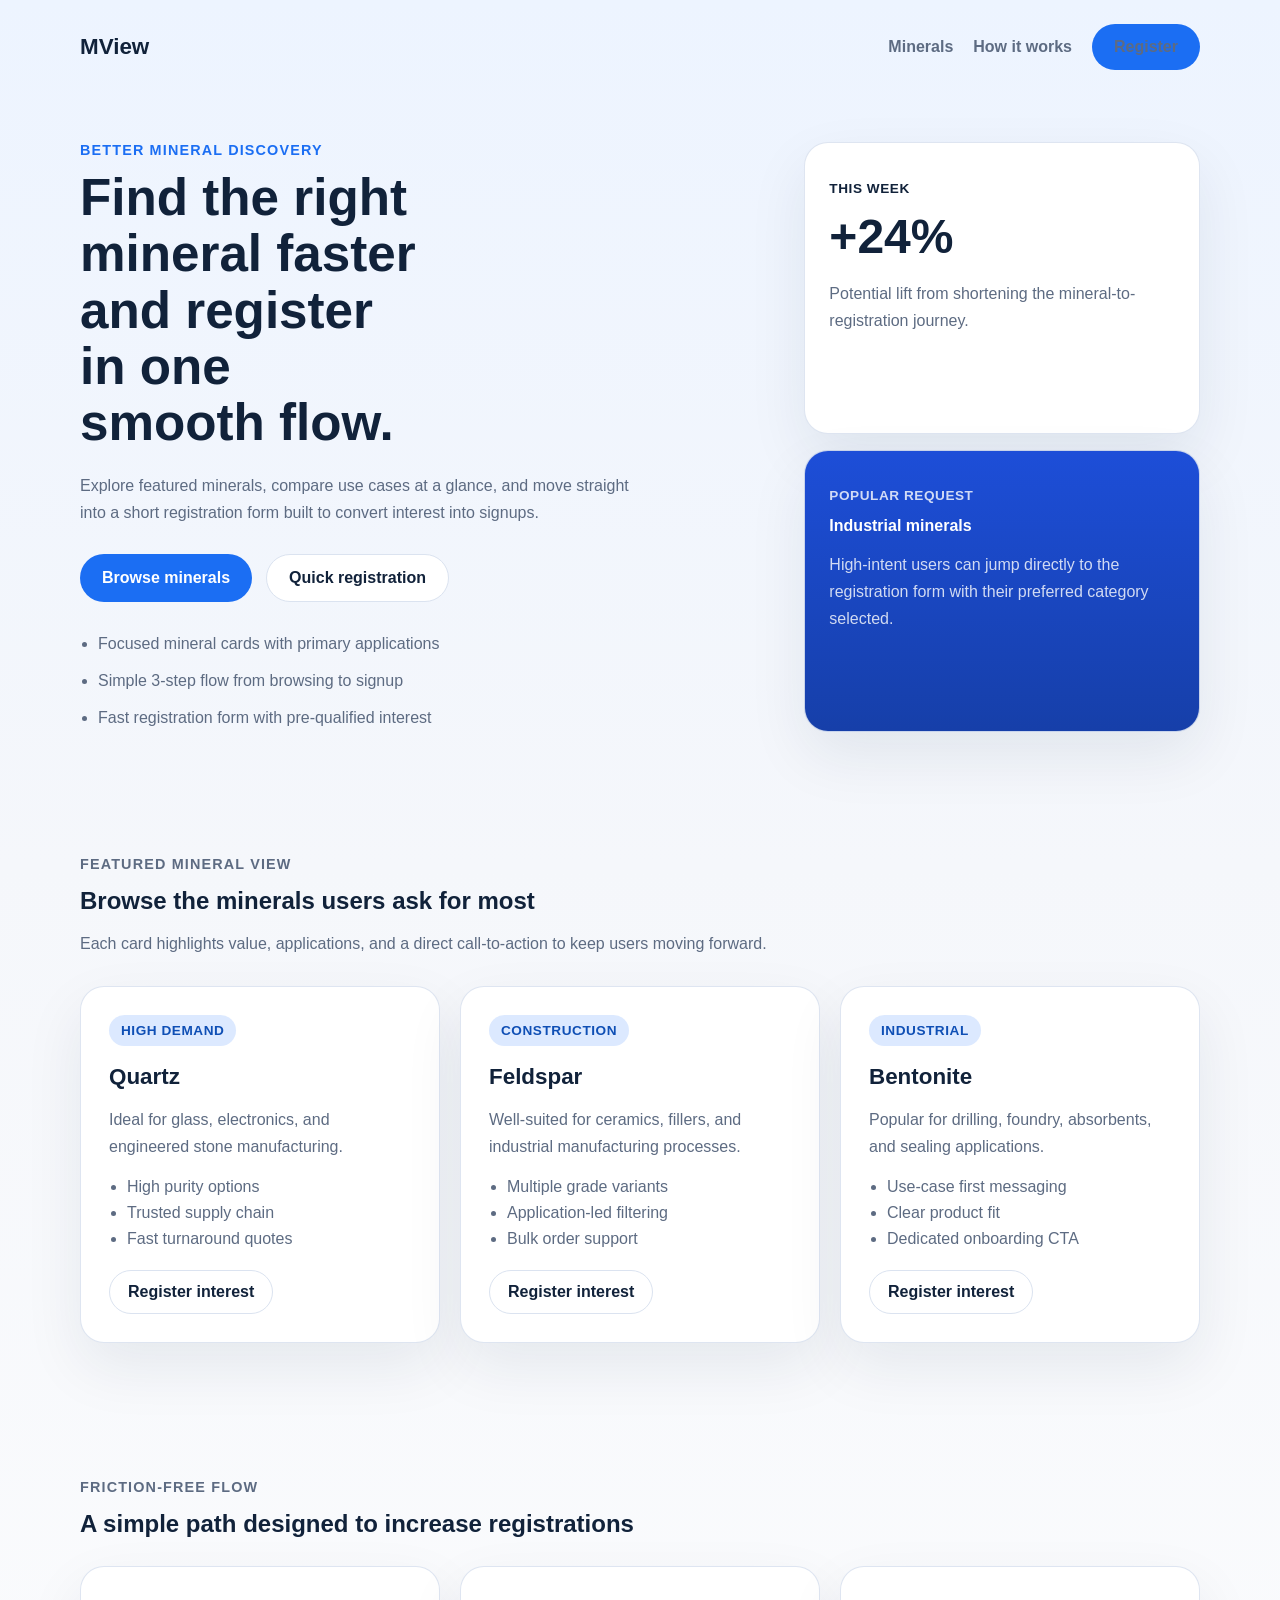
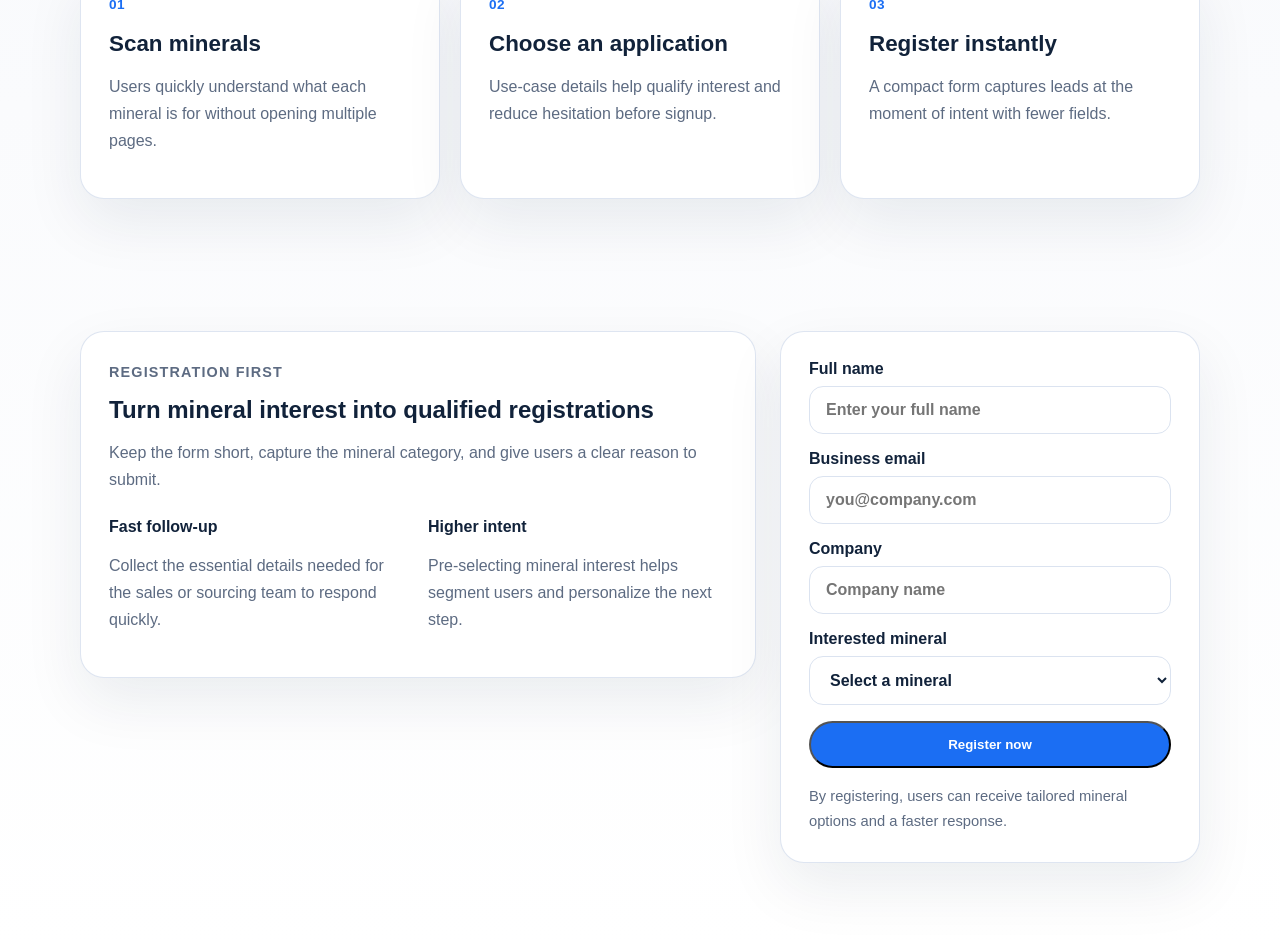
==== index.html @ d8d1fb8e "docs: fix mockup entry path" ====
<!DOCTYPE html>
<html lang="en">
<head>
  <meta charset="UTF-8">
  <meta name="viewport" content="width=device-width, initial-scale=1.0">
  <title>Mineral View | MView Mockups</title>
  <link rel="stylesheet" href="styles.css">
</head>
<body>
  <header class="hero">
    <nav class="nav">
      <a class="brand" href="#top">MView</a>
      <div class="nav-links">
        <a href="#catalog">Minerals</a>
        <a href="#steps">How it works</a>
        <a class="nav-cta" href="#register">Register</a>
      </div>
    </nav>

    <section class="hero-content" id="top">
      <div class="hero-copy">
        <p class="eyebrow">Better mineral discovery</p>
        <h1>Find the right mineral faster and register in one smooth flow.</h1>
        <p class="hero-text">
          Explore featured minerals, compare use cases at a glance, and move straight into a short registration form built to convert interest into signups.
        </p>
        <div class="hero-actions">
          <a class="primary-button" href="#catalog">Browse minerals</a>
          <a class="secondary-button" href="#register">Quick registration</a>
        </div>
        <ul class="hero-points">
          <li>Focused mineral cards with primary applications</li>
          <li>Simple 3-step flow from browsing to signup</li>
          <li>Fast registration form with pre-qualified interest</li>
        </ul>
      </div>

      <aside class="hero-panel">
        <div class="panel-card">
          <p class="panel-label">This week</p>
          <h2>+24%</h2>
          <p class="panel-copy">Potential lift from shortening the mineral-to-registration journey.</p>
        </div>
        <div class="panel-card panel-card-accent">
          <p class="panel-label">Popular request</p>
          <strong>Industrial minerals</strong>
          <p class="panel-copy">High-intent users can jump directly to the registration form with their preferred category selected.</p>
        </div>
      </aside>
    </section>
  </header>

  <main>
    <section class="catalog" id="catalog">
      <div class="section-heading">
        <p class="eyebrow">Featured mineral view</p>
        <h2>Browse the minerals users ask for most</h2>
        <p>Each card highlights value, applications, and a direct call-to-action to keep users moving forward.</p>
      </div>

      <div class="mineral-grid">
        <article class="mineral-card">
          <span class="tag">High demand</span>
          <h3>Quartz</h3>
          <p>Ideal for glass, electronics, and engineered stone manufacturing.</p>
          <ul>
            <li>High purity options</li>
            <li>Trusted supply chain</li>
            <li>Fast turnaround quotes</li>
          </ul>
          <a href="#register">Register interest</a>
        </article>

        <article class="mineral-card">
          <span class="tag">Construction</span>
          <h3>Feldspar</h3>
          <p>Well-suited for ceramics, fillers, and industrial manufacturing processes.</p>
          <ul>
            <li>Multiple grade variants</li>
            <li>Application-led filtering</li>
            <li>Bulk order support</li>
          </ul>
          <a href="#register">Register interest</a>
        </article>

        <article class="mineral-card">
          <span class="tag">Industrial</span>
          <h3>Bentonite</h3>
          <p>Popular for drilling, foundry, absorbents, and sealing applications.</p>
          <ul>
            <li>Use-case first messaging</li>
            <li>Clear product fit</li>
            <li>Dedicated onboarding CTA</li>
          </ul>
          <a href="#register">Register interest</a>
        </article>
      </div>
    </section>

    <section class="steps" id="steps">
      <div class="section-heading">
        <p class="eyebrow">Friction-free flow</p>
        <h2>A simple path designed to increase registrations</h2>
      </div>

      <div class="step-grid">
        <article class="step-card">
          <span>01</span>
          <h3>Scan minerals</h3>
          <p>Users quickly understand what each mineral is for without opening multiple pages.</p>
        </article>
        <article class="step-card">
          <span>02</span>
          <h3>Choose an application</h3>
          <p>Use-case details help qualify interest and reduce hesitation before signup.</p>
        </article>
        <article class="step-card">
          <span>03</span>
          <h3>Register instantly</h3>
          <p>A compact form captures leads at the moment of intent with fewer fields.</p>
        </article>
      </div>
    </section>

    <section class="registration" id="register">
      <div class="registration-copy">
        <p class="eyebrow">Registration first</p>
        <h2>Turn mineral interest into qualified registrations</h2>
        <p>Keep the form short, capture the mineral category, and give users a clear reason to submit.</p>
        <div class="benefits">
          <div>
            <strong>Fast follow-up</strong>
            <p>Collect the essential details needed for the sales or sourcing team to respond quickly.</p>
          </div>
          <div>
            <strong>Higher intent</strong>
            <p>Pre-selecting mineral interest helps segment users and personalize the next step.</p>
          </div>
        </div>
      </div>

      <form class="registration-form">
        <label>
          Full name
          <input type="text" name="name" placeholder="Enter your full name" autocomplete="name" required>
        </label>
        <label>
          Business email
          <input type="email" name="email" placeholder="you@company.com" autocomplete="email" required>
        </label>
        <label>
          Company
          <input type="text" name="company" placeholder="Company name" autocomplete="organization" required>
        </label>
        <label>
          Interested mineral
          <select name="mineral" required>
            <option value="" selected disabled>Select a mineral</option>
            <option value="quartz">Quartz</option>
            <option value="feldspar">Feldspar</option>
            <option value="bentonite">Bentonite</option>
            <option value="other-industrial-minerals">Other industrial minerals</option>
          </select>
        </label>
        <button type="submit">Register now</button>
        <p class="form-note">By registering, users can receive tailored mineral options and a faster response.</p>
      </form>
    </section>
  </main>
</body>
</html>
---- styles.css ----
:root {
  --bg: #f5f7fb;
  --surface: #ffffff;
  --text: #11223a;
  --muted: #5d6b82;
  --primary: #1b6ef3;
  --primary-dark: #0f4fb5;
  --accent: #dce9ff;
  --border: #dbe3f0;
  --success: #e9f7ef;
  --shadow: 0 24px 60px rgba(17, 34, 58, 0.08);
}

* {
  box-sizing: border-box;
}

html {
  scroll-behavior: smooth;
}

body {
  margin: 0;
  font-family: Inter, -apple-system, BlinkMacSystemFont, "Segoe UI", sans-serif;
  color: var(--text);
  background: linear-gradient(180deg, #edf4ff 0%, var(--bg) 34%, #ffffff 100%);
}

a {
  color: inherit;
  text-decoration: none;
}

.hero,
main {
  padding: 0 24px;
}

.nav,
.hero-content,
.catalog,
.steps,
.registration {
  max-width: 1120px;
  margin: 0 auto;
}

.nav {
  display: flex;
  align-items: center;
  justify-content: space-between;
  padding: 24px 0;
}

.brand {
  font-size: 1.4rem;
  font-weight: 800;
}

.nav-links {
  display: flex;
  align-items: center;
  gap: 20px;
}

.nav-links a {
  color: var(--muted);
  font-weight: 600;
}

.nav-cta,
.primary-button,
.secondary-button,
.registration-form button,
.mineral-card a {
  border-radius: 999px;
  font-weight: 700;
  transition: 0.2s ease;
}

.nav-cta,
.primary-button,
.registration-form button {
  background: var(--primary);
  color: #fff;
}

.nav-cta,
.primary-button,
.secondary-button,
.registration-form button,
.mineral-card a {
  display: inline-flex;
  align-items: center;
  justify-content: center;
}

.nav-cta,
.primary-button,
.secondary-button,
.registration-form button {
  padding: 14px 22px;
}

.nav-cta:hover,
.primary-button:hover,
.registration-form button:hover {
  background: var(--primary-dark);
}

.secondary-button,
.mineral-card a {
  border: 1px solid var(--border);
  background: #fff;
  color: var(--text);
}

.secondary-button:hover,
.mineral-card a:hover {
  border-color: var(--primary);
  color: var(--primary);
}

.hero-content {
  display: grid;
  grid-template-columns: minmax(0, 1.4fr) minmax(280px, 0.8fr);
  gap: 32px;
  padding: 48px 0 72px;
}

.eyebrow {
  margin: 0 0 12px;
  color: var(--primary);
  font-size: 0.9rem;
  font-weight: 700;
  letter-spacing: 0.08em;
  text-transform: uppercase;
}

.hero-copy h1,
.section-heading h2,
.registration-copy h2 {
  margin: 0;
  line-height: 1.1;
}

.hero-copy h1 {
  font-size: clamp(2.5rem, 4vw, 4.5rem);
  max-width: 12ch;
}

.hero-text,
.section-heading p,
.step-card p,
.mineral-card p,
.registration-copy p,
.benefits p,
.form-note,
.panel-copy,
.hero-points li {
  color: var(--muted);
  line-height: 1.7;
}

.hero-text {
  max-width: 62ch;
  margin: 20px 0 0;
}

.hero-actions {
  display: flex;
  flex-wrap: wrap;
  gap: 14px;
  margin: 28px 0;
}

.hero-points {
  margin: 0;
  padding-left: 18px;
  display: grid;
  gap: 10px;
}

.hero-panel {
  display: grid;
  gap: 16px;
}

.panel-card,
.mineral-card,
.step-card,
.registration-form,
.registration-copy {
  background: var(--surface);
  border: 1px solid rgba(219, 227, 240, 0.9);
  border-radius: 24px;
  box-shadow: var(--shadow);
}

.panel-card {
  padding: 24px;
}

.panel-card h2 {
  margin: 4px 0 10px;
  font-size: 3rem;
}

.panel-label,
.tag,
.step-card span {
  font-size: 0.85rem;
  font-weight: 700;
  letter-spacing: 0.04em;
  text-transform: uppercase;
}

.panel-card-accent {
  background: linear-gradient(180deg, #1d4ed8 0%, #163fa9 100%);
  color: #fff;
}

.panel-card-accent .panel-copy,
.panel-card-accent .panel-label {
  color: rgba(255, 255, 255, 0.8);
}

.catalog,
.steps,
.registration {
  padding: 48px 0 84px;
}

.section-heading {
  max-width: 760px;
  margin-bottom: 28px;
}

.mineral-grid,
.step-grid,
.benefits {
  display: grid;
  gap: 20px;
}

.mineral-grid {
  grid-template-columns: repeat(3, minmax(0, 1fr));
}

.mineral-card,
.step-card,
.registration-copy,
.registration-form {
  padding: 28px;
}

.tag {
  display: inline-flex;
  padding: 8px 12px;
  border-radius: 999px;
  background: var(--accent);
  color: var(--primary-dark);
}

.mineral-card h3,
.step-card h3 {
  margin: 18px 0 10px;
  font-size: 1.4rem;
}

.mineral-card ul {
  margin: 18px 0 22px;
  padding-left: 18px;
  color: var(--muted);
  display: grid;
  gap: 8px;
}

.mineral-card a {
  width: fit-content;
  padding: 12px 18px;
}

.step-grid {
  grid-template-columns: repeat(3, minmax(0, 1fr));
}

.step-card span {
  color: var(--primary);
}

.registration {
  display: grid;
  grid-template-columns: minmax(0, 1fr) minmax(320px, 420px);
  gap: 24px;
  align-items: start;
}

.benefits {
  grid-template-columns: repeat(2, minmax(0, 1fr));
  margin-top: 24px;
}

.registration-form {
  display: grid;
  gap: 16px;
}

.registration-form label {
  display: grid;
  gap: 8px;
  font-weight: 600;
}

.registration-form input,
.registration-form select {
  width: 100%;
  padding: 14px 16px;
  border: 1px solid var(--border);
  border-radius: 14px;
  font: inherit;
  color: var(--text);
  background: #fff;
}

.registration-form input:focus,
.registration-form select:focus {
  outline: 3px solid rgba(27, 110, 243, 0.18);
  border-color: var(--primary);
}

.form-note {
  margin: 0;
  font-size: 0.92rem;
}

@media (max-width: 920px) {
  .hero-content,
  .registration,
  .mineral-grid,
  .step-grid,
  .benefits {
    grid-template-columns: 1fr;
  }
}

@media (max-width: 640px) {
  .hero,
  main {
    padding: 0 16px;
  }

  .nav,
  .nav-links {
    flex-direction: column;
  }

  .nav {
    gap: 14px;
  }

  .hero-copy h1 {
    max-width: none;
  }

  .hero-actions {
    flex-direction: column;
  }

  .primary-button,
  .secondary-button,
  .registration-form button {
    width: 100%;
  }
}
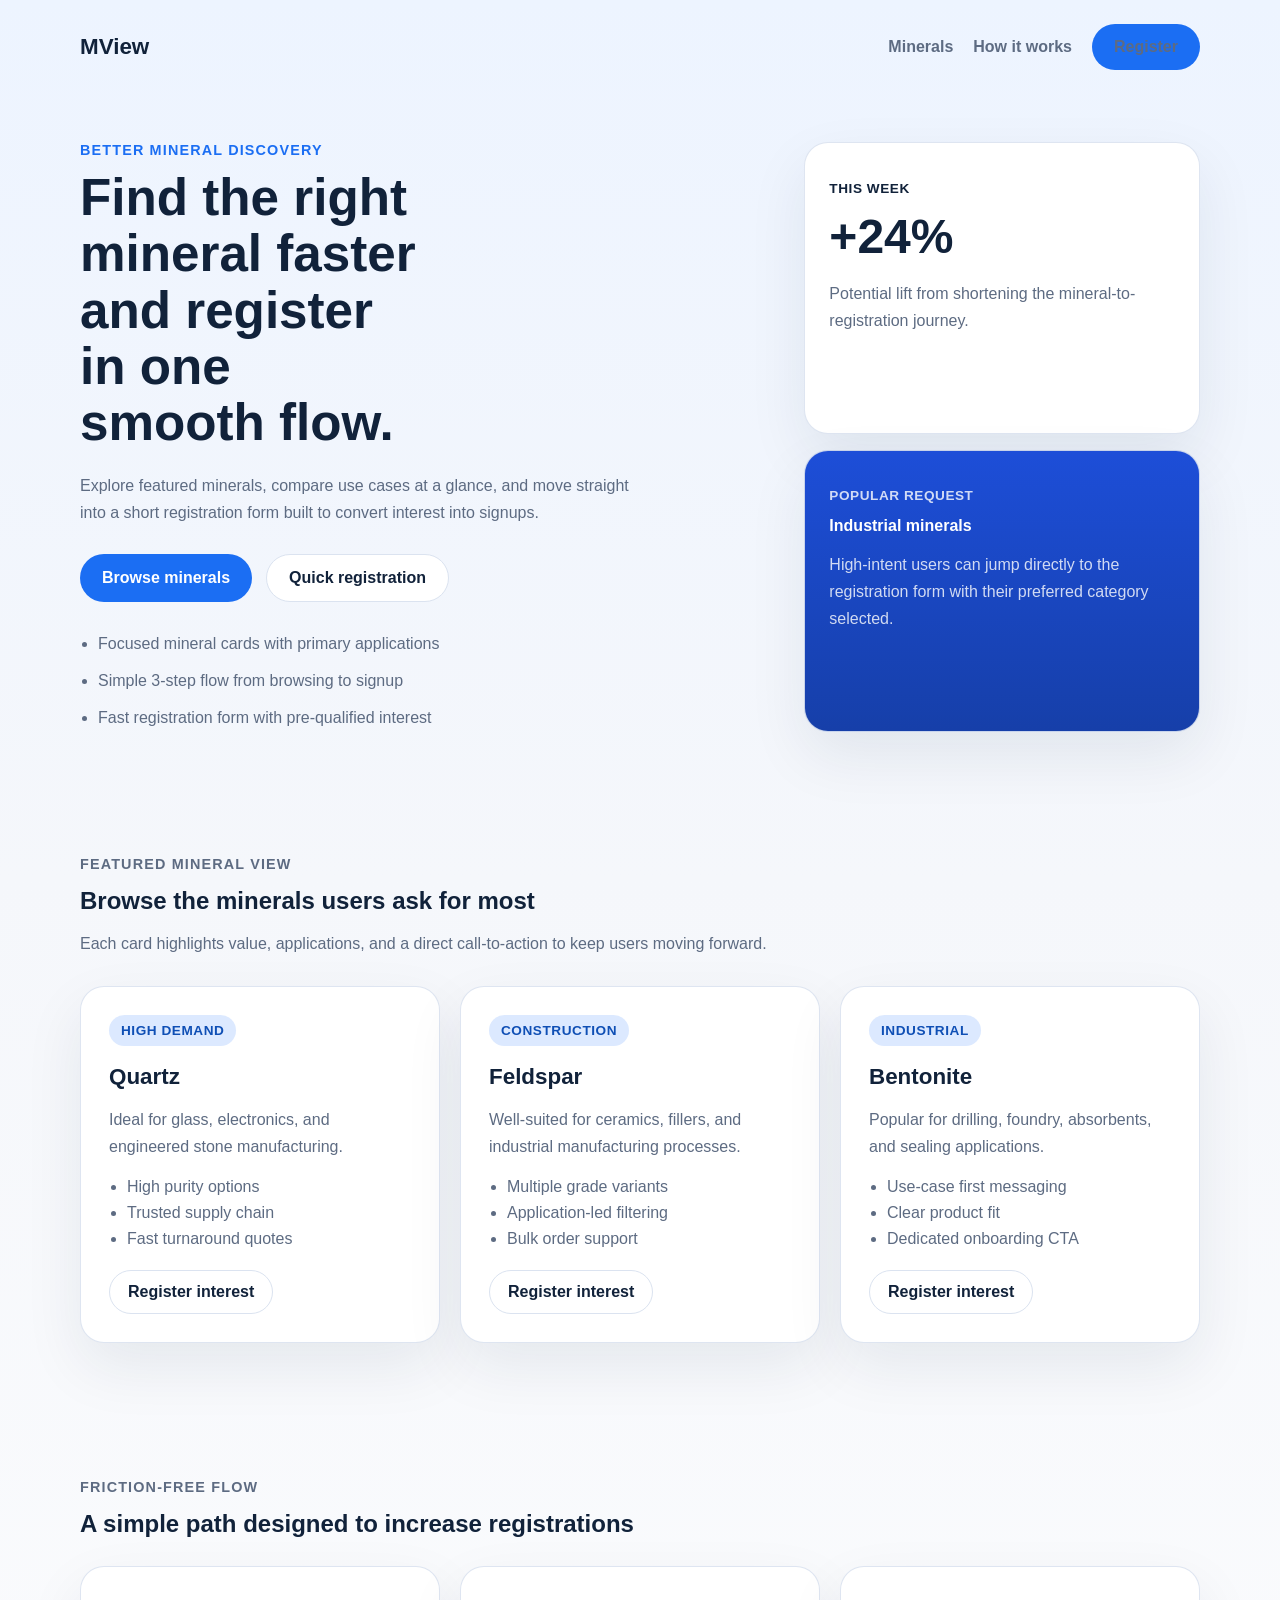
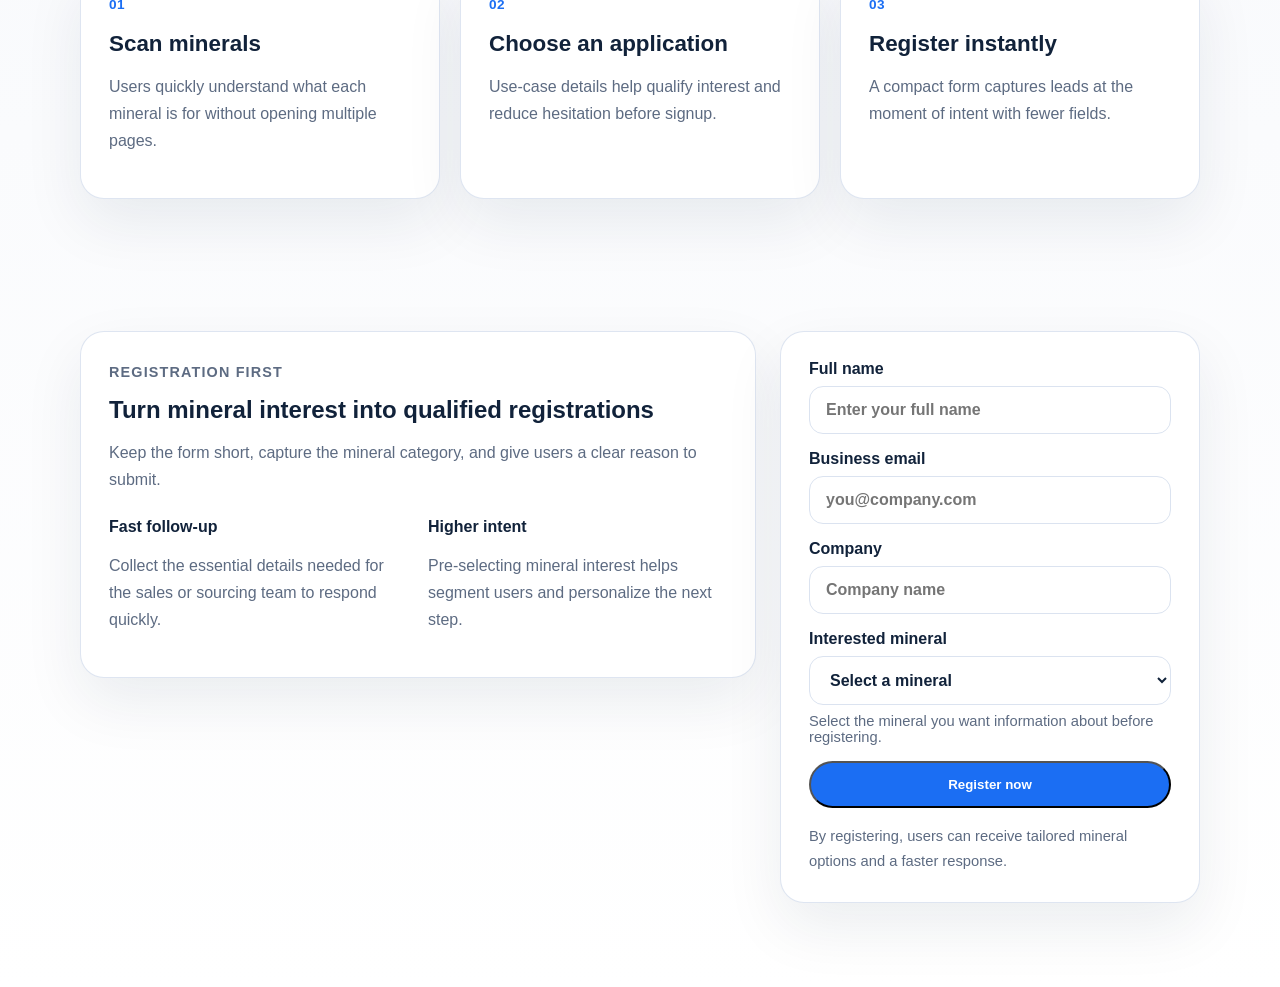
==== commit f10ec7a6: "fix: avoid leaking registration data in url" ====
--- a/index.html
+++ b/index.html
@@ -3,7 +3,7 @@
 <head>
   <meta charset="UTF-8">
   <meta name="viewport" content="width=device-width, initial-scale=1.0">
-  <title>Mineral View | MView Mockups</title>
+  <title>Mineral View | MView</title>
   <link rel="stylesheet" href="styles.css">
 </head>
 <body>
@@ -139,7 +139,7 @@
         </div>
       </div>
 
-      <form class="registration-form">
+      <form class="registration-form" action="thank-you.html" method="post">
         <label>
           Full name
           <input type="text" name="name" placeholder="Enter your full name" autocomplete="name" required>
@@ -154,18 +154,25 @@
         </label>
         <label>
           Interested mineral
-          <select name="mineral" required>
-            <option value="" selected disabled>Select a mineral</option>
+          <select name="mineral" required aria-describedby="mineral-help">
+            <option value="" selected disabled hidden>Select a mineral</option>
             <option value="quartz">Quartz</option>
             <option value="feldspar">Feldspar</option>
             <option value="bentonite">Bentonite</option>
             <option value="other-industrial-minerals">Other industrial minerals</option>
           </select>
+          <span class="field-help" id="mineral-help">Select the mineral you want information about before registering.</span>
         </label>
         <button type="submit">Register now</button>
         <p class="form-note">By registering, users can receive tailored mineral options and a faster response.</p>
       </form>
     </section>
   </main>
+  <script>
+    document.querySelector(".registration-form").addEventListener("submit", function (event) {
+      event.preventDefault();
+      window.location.href = "thank-you.html";
+    });
+  </script>
 </body>
 </html>
--- a/styles.css
+++ b/styles.css
@@ -8,6 +8,7 @@
   --accent: #dce9ff;
   --border: #dbe3f0;
   --success: #e9f7ef;
+  --focus-ring: rgba(27, 110, 243, 0.18);
   --shadow: 0 24px 60px rgba(17, 34, 58, 0.08);
 }
 
@@ -75,7 +76,7 @@
 .mineral-card a {
   border-radius: 999px;
   font-weight: 700;
-  transition: 0.2s ease;
+  transition: background 0.2s ease, border-color 0.2s ease, color 0.2s ease;
 }
 
 .nav-cta,
@@ -312,6 +313,12 @@
   font-weight: 600;
 }
 
+.field-help {
+  color: var(--muted);
+  font-size: 0.92rem;
+  font-weight: 400;
+}
+
 .registration-form input,
 .registration-form select {
   width: 100%;
@@ -325,13 +332,39 @@
 
 .registration-form input:focus,
 .registration-form select:focus {
-  outline: 3px solid rgba(27, 110, 243, 0.18);
+  outline: 3px solid var(--focus-ring);
   border-color: var(--primary);
 }
 
 .form-note {
   margin: 0;
   font-size: 0.92rem;
+}
+
+.thank-you-page {
+  min-height: 100vh;
+  display: grid;
+  place-items: center;
+  padding: 24px;
+}
+
+.thank-you-card {
+  width: min(100%, 720px);
+  padding: 40px;
+  background: var(--surface);
+  border: 1px solid rgba(219, 227, 240, 0.9);
+  border-radius: 24px;
+  box-shadow: var(--shadow);
+}
+
+.thank-you-card h1 {
+  margin: 0;
+  line-height: 1.1;
+}
+
+.thank-you-card p:not(.eyebrow) {
+  color: var(--muted);
+  line-height: 1.7;
 }
 
 @media (max-width: 920px) {
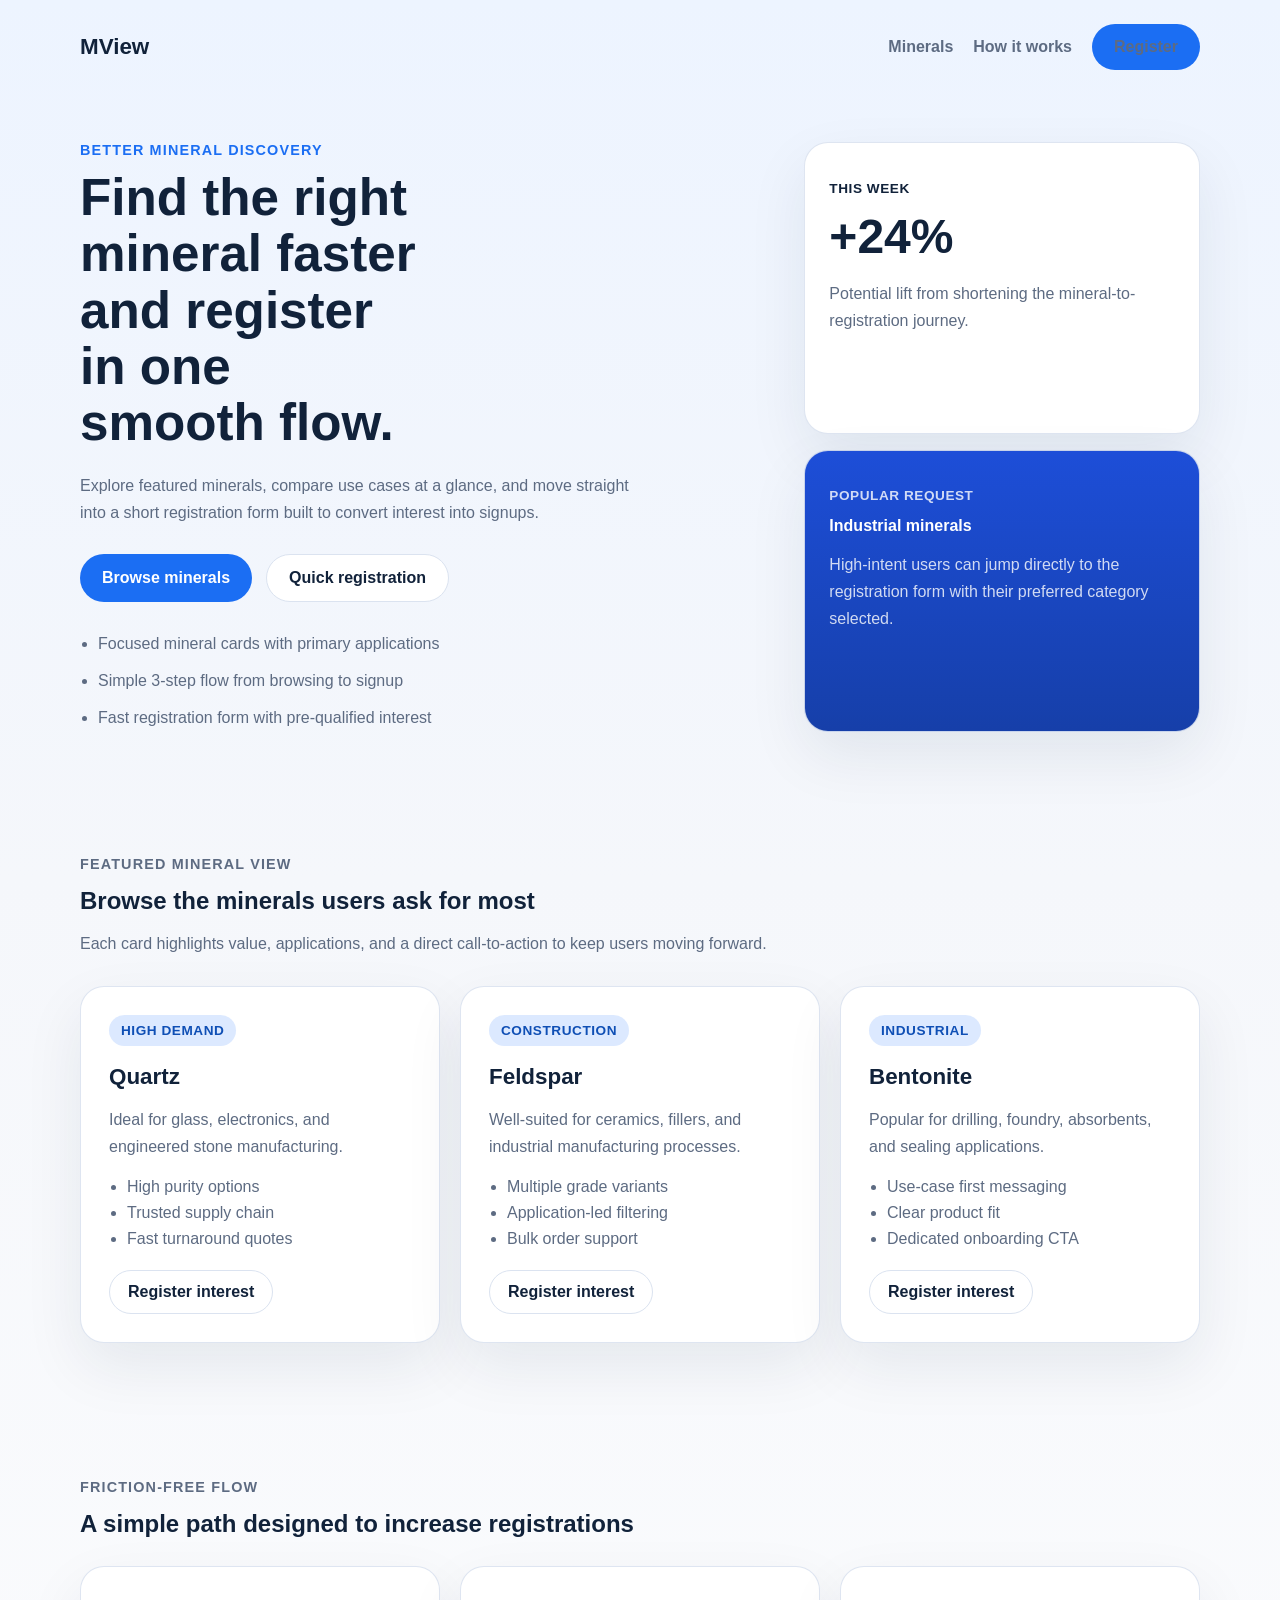
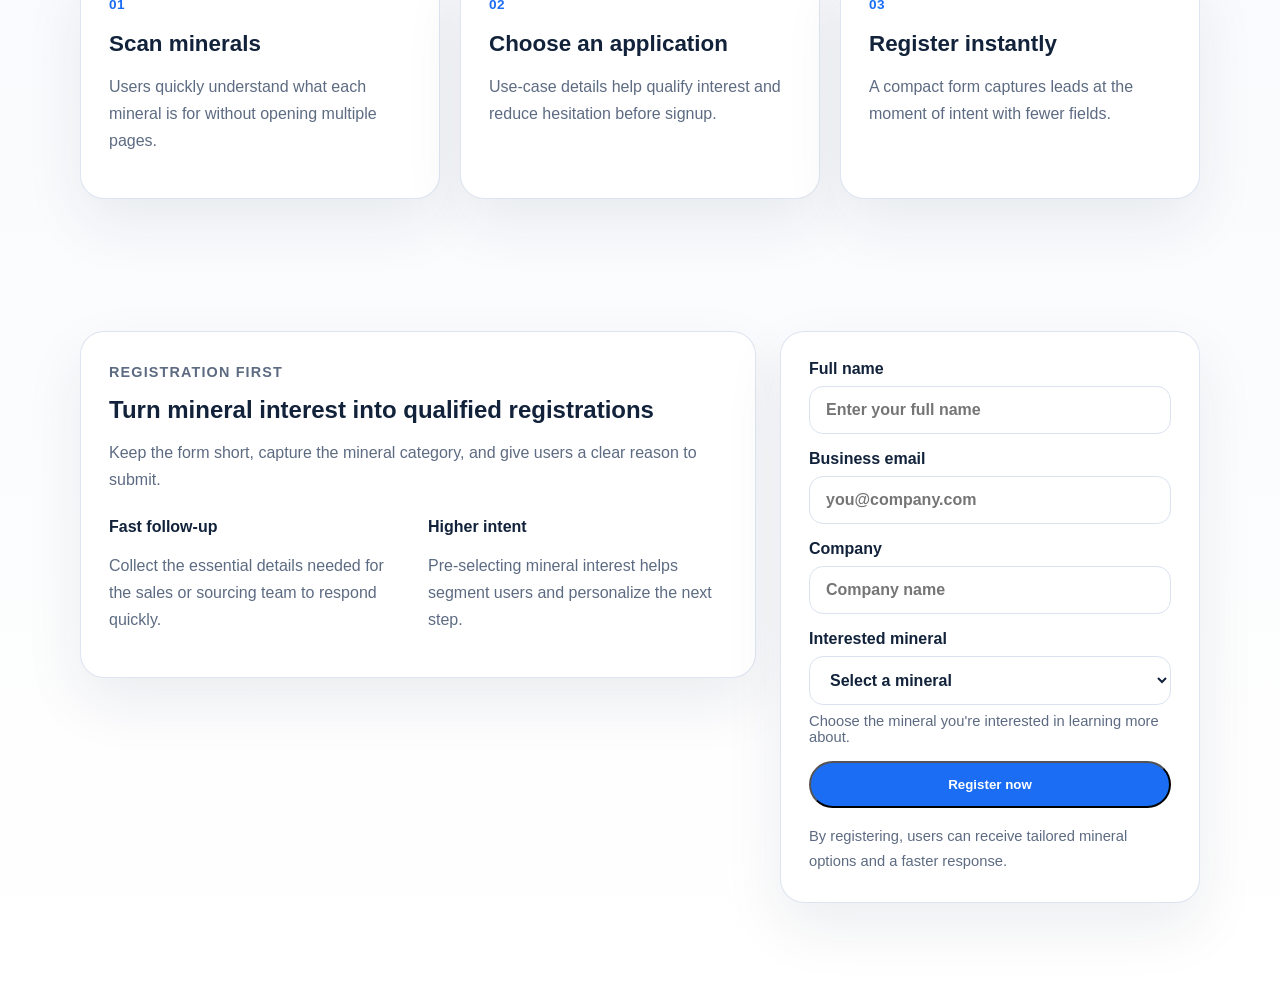
==== commit 2e6726fe: "fix: simplify mockup registration flow" ====
--- a/index.html
+++ b/index.html
@@ -139,7 +139,7 @@
         </div>
       </div>
 
-      <form class="registration-form" action="thank-you.html" method="post">
+      <form class="registration-form">
         <label>
           Full name
           <input type="text" name="name" placeholder="Enter your full name" autocomplete="name" required>
@@ -161,7 +161,7 @@
             <option value="bentonite">Bentonite</option>
             <option value="other-industrial-minerals">Other industrial minerals</option>
           </select>
-          <span class="field-help" id="mineral-help">Select the mineral you want information about before registering.</span>
+          <span class="field-help" id="mineral-help">Choose the mineral you're interested in learning more about.</span>
         </label>
         <button type="submit">Register now</button>
         <p class="form-note">By registering, users can receive tailored mineral options and a faster response.</p>
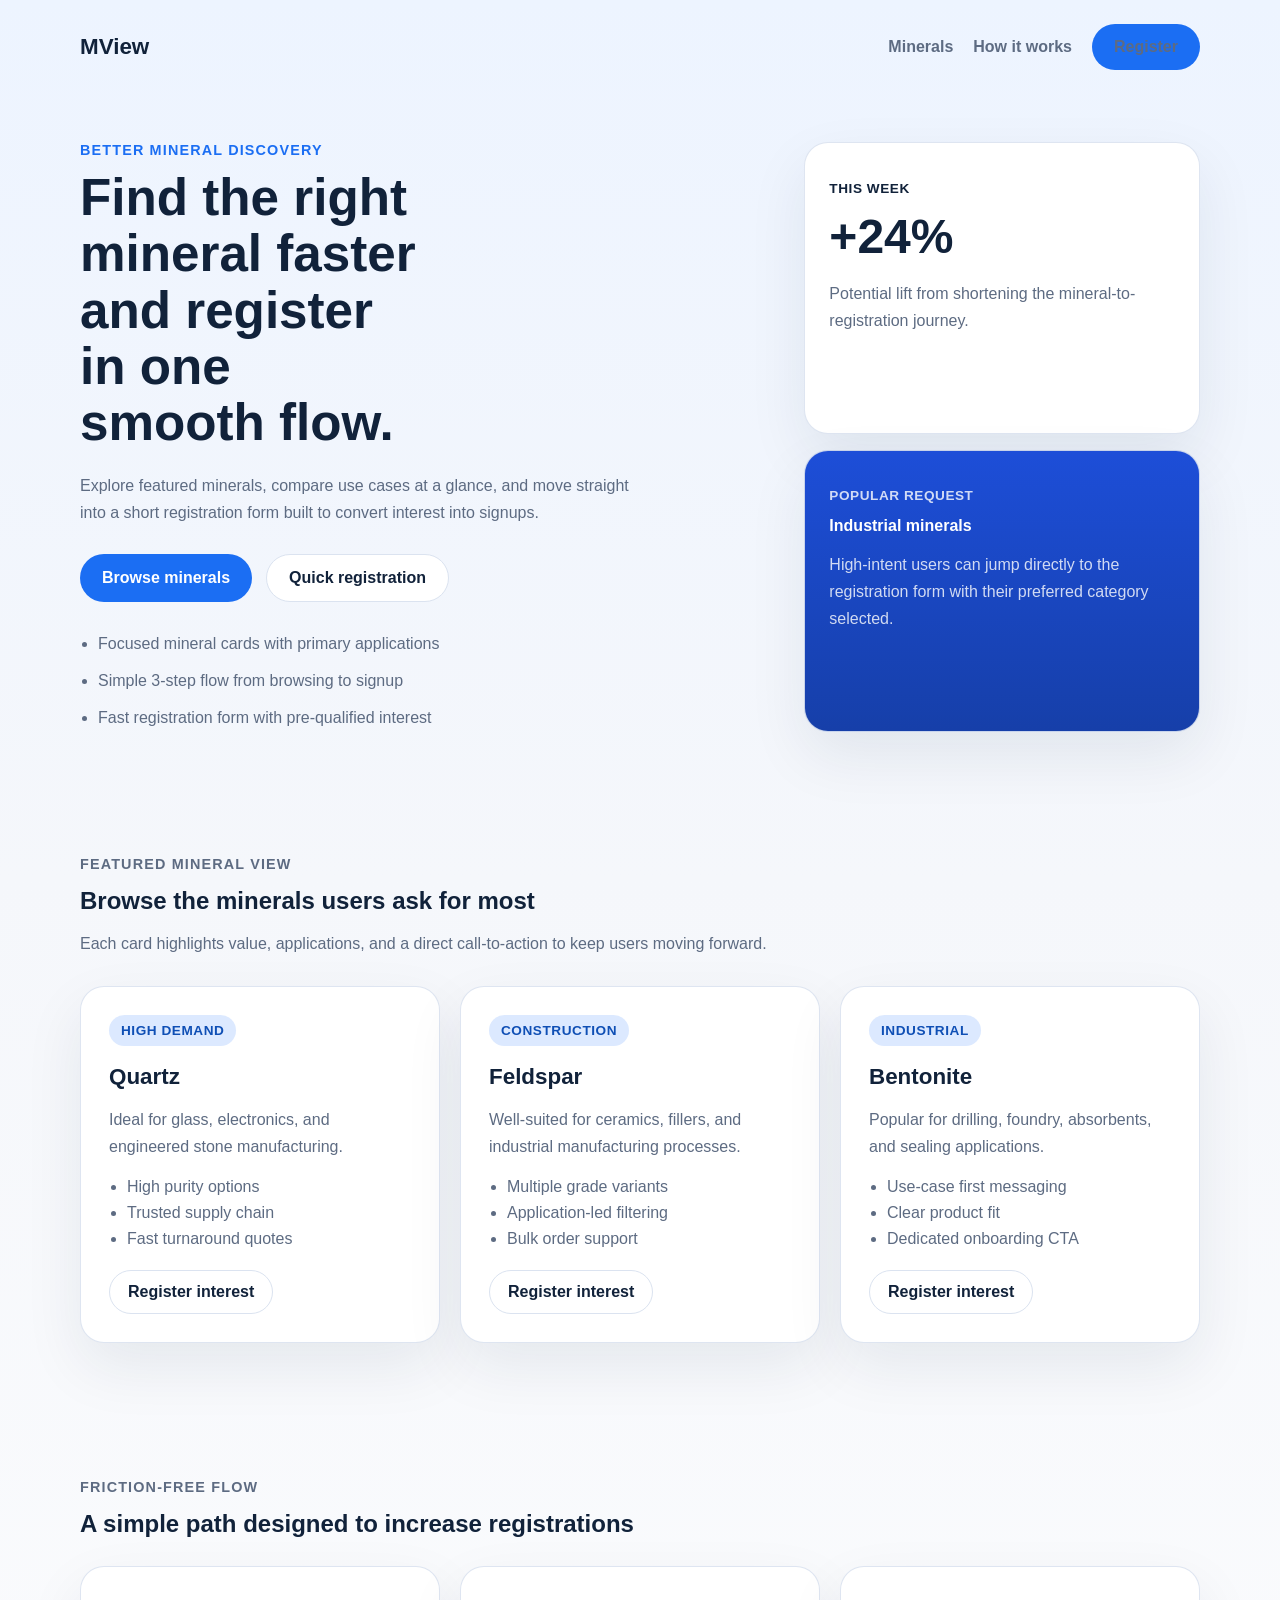
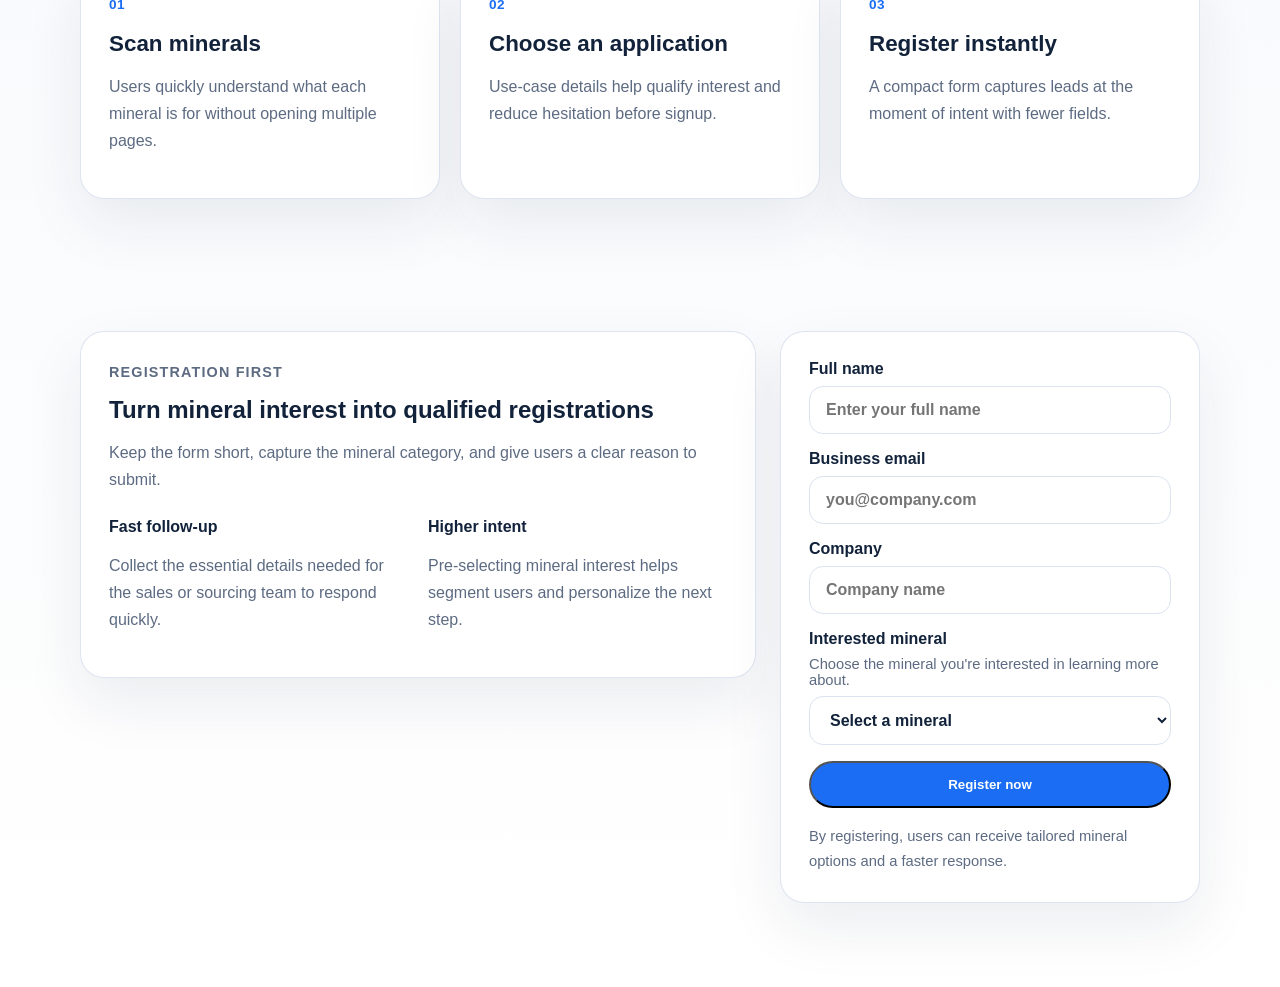
==== commit a110ae8b: "fix: refine form accessibility flow" ====
--- a/index.html
+++ b/index.html
@@ -140,28 +140,28 @@
       </div>
 
       <form class="registration-form">
-        <label>
+        <label for="full-name">
           Full name
-          <input type="text" name="name" placeholder="Enter your full name" autocomplete="name" required>
+          <input id="full-name" type="text" name="name" placeholder="Enter your full name" autocomplete="name" required>
         </label>
-        <label>
+        <label for="business-email">
           Business email
-          <input type="email" name="email" placeholder="you@company.com" autocomplete="email" required>
+          <input id="business-email" type="email" name="email" placeholder="you@company.com" autocomplete="email" required>
         </label>
-        <label>
+        <label for="company-name">
           Company
-          <input type="text" name="company" placeholder="Company name" autocomplete="organization" required>
+          <input id="company-name" type="text" name="company" placeholder="Company name" autocomplete="organization" required>
         </label>
-        <label>
+        <label for="mineral-interest">
           Interested mineral
-          <select name="mineral" required aria-describedby="mineral-help">
-            <option value="" selected disabled hidden>Select a mineral</option>
+          <span class="field-help" id="mineral-help">Choose the mineral you're interested in learning more about.</span>
+          <select id="mineral-interest" name="mineral" required aria-describedby="mineral-help">
+            <option value="" selected disabled>Select a mineral</option>
             <option value="quartz">Quartz</option>
             <option value="feldspar">Feldspar</option>
             <option value="bentonite">Bentonite</option>
             <option value="other-industrial-minerals">Other industrial minerals</option>
           </select>
-          <span class="field-help" id="mineral-help">Choose the mineral you're interested in learning more about.</span>
         </label>
         <button type="submit">Register now</button>
         <p class="form-note">By registering, users can receive tailored mineral options and a faster response.</p>
@@ -169,10 +169,19 @@
     </section>
   </main>
   <script>
-    document.querySelector(".registration-form").addEventListener("submit", function (event) {
-      event.preventDefault();
-      window.location.href = "thank-you.html";
-    });
+    const registrationForm = document.querySelector(".registration-form");
+
+    if (registrationForm) {
+      registrationForm.addEventListener("submit", function (event) {
+        event.preventDefault();
+
+        if (!registrationForm.reportValidity()) {
+          return;
+        }
+
+        window.location.href = "thank-you.html";
+      });
+    }
   </script>
 </body>
 </html>
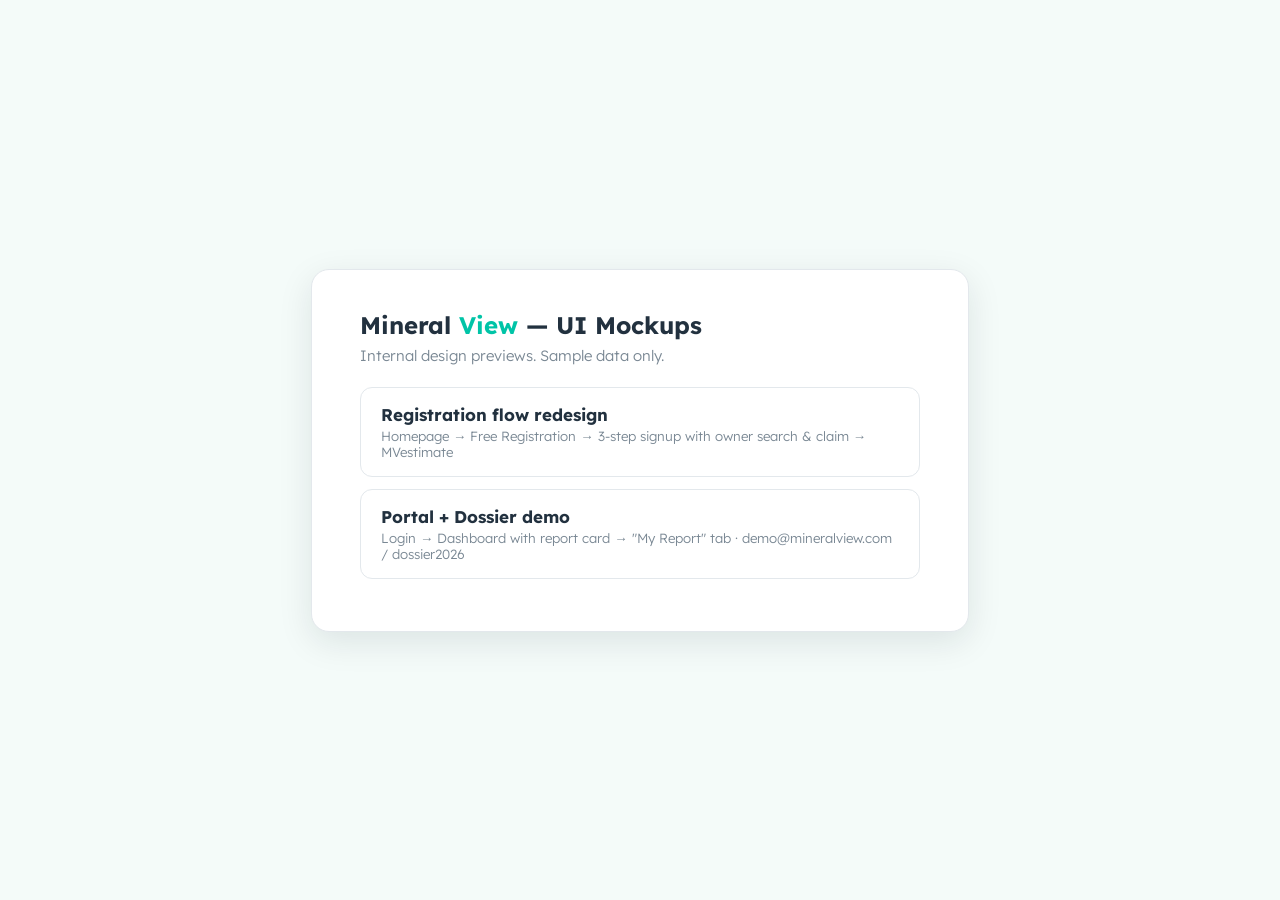
==== commit 39837f09: "﻿Add portal + dossier demo: login, dashboard, My Report tab Login (demo@mineralview.com / dossier202" ====
--- a/index.html
+++ b/index.html
@@ -1,187 +1,29 @@
 <!DOCTYPE html>
 <html lang="en">
 <head>
-  <meta charset="UTF-8">
-  <meta name="viewport" content="width=device-width, initial-scale=1.0">
-  <title>Mineral View | MView</title>
-  <link rel="stylesheet" href="styles.css">
+<meta charset="UTF-8">
+<meta name="robots" content="noindex, nofollow">
+<meta name="viewport" content="width=device-width, initial-scale=1.0">
+<title>Mineral View — UI Mockups</title>
+<link href="https://fonts.googleapis.com/css2?family=Lexend+Deca:wght@300;400;600;700&display=swap" rel="stylesheet">
+<style>
+  body{font-family:'Lexend Deca',sans-serif;background:#F4FBF9;color:#22313F;display:flex;min-height:100vh;align-items:center;justify-content:center;margin:0}
+  .box{background:#fff;border:1.5px solid #E3E8EC;border-radius:18px;padding:40px 48px;max-width:560px;box-shadow:0 10px 34px rgba(13,27,42,.10)}
+  h1{font-size:24px;margin:0 0 6px}
+  h1 span{color:#00C4A7}
+  p{color:#7A8894;font-weight:300;font-size:15px;margin:0 0 22px}
+  a.m{display:block;border:1.5px solid #E3E8EC;border-radius:12px;padding:16px 20px;text-decoration:none;color:#22313F;margin-bottom:12px;transition:.15s}
+  a.m:hover{border-color:#00C4A7;background:#E6F9F5}
+  a.m b{font-size:17px}
+  a.m small{display:block;color:#7A8894;font-weight:300;margin-top:3px}
+</style>
 </head>
 <body>
-  <header class="hero">
-    <nav class="nav">
-      <a class="brand" href="#top">MView</a>
-      <div class="nav-links">
-        <a href="#catalog">Minerals</a>
-        <a href="#steps">How it works</a>
-        <a class="nav-cta" href="#register">Register</a>
-      </div>
-    </nav>
-
-    <section class="hero-content" id="top">
-      <div class="hero-copy">
-        <p class="eyebrow">Better mineral discovery</p>
-        <h1>Find the right mineral faster and register in one smooth flow.</h1>
-        <p class="hero-text">
-          Explore featured minerals, compare use cases at a glance, and move straight into a short registration form built to convert interest into signups.
-        </p>
-        <div class="hero-actions">
-          <a class="primary-button" href="#catalog">Browse minerals</a>
-          <a class="secondary-button" href="#register">Quick registration</a>
-        </div>
-        <ul class="hero-points">
-          <li>Focused mineral cards with primary applications</li>
-          <li>Simple 3-step flow from browsing to signup</li>
-          <li>Fast registration form with pre-qualified interest</li>
-        </ul>
-      </div>
-
-      <aside class="hero-panel">
-        <div class="panel-card">
-          <p class="panel-label">This week</p>
-          <h2>+24%</h2>
-          <p class="panel-copy">Potential lift from shortening the mineral-to-registration journey.</p>
-        </div>
-        <div class="panel-card panel-card-accent">
-          <p class="panel-label">Popular request</p>
-          <strong>Industrial minerals</strong>
-          <p class="panel-copy">High-intent users can jump directly to the registration form with their preferred category selected.</p>
-        </div>
-      </aside>
-    </section>
-  </header>
-
-  <main>
-    <section class="catalog" id="catalog">
-      <div class="section-heading">
-        <p class="eyebrow">Featured mineral view</p>
-        <h2>Browse the minerals users ask for most</h2>
-        <p>Each card highlights value, applications, and a direct call-to-action to keep users moving forward.</p>
-      </div>
-
-      <div class="mineral-grid">
-        <article class="mineral-card">
-          <span class="tag">High demand</span>
-          <h3>Quartz</h3>
-          <p>Ideal for glass, electronics, and engineered stone manufacturing.</p>
-          <ul>
-            <li>High purity options</li>
-            <li>Trusted supply chain</li>
-            <li>Fast turnaround quotes</li>
-          </ul>
-          <a href="#register">Register interest</a>
-        </article>
-
-        <article class="mineral-card">
-          <span class="tag">Construction</span>
-          <h3>Feldspar</h3>
-          <p>Well-suited for ceramics, fillers, and industrial manufacturing processes.</p>
-          <ul>
-            <li>Multiple grade variants</li>
-            <li>Application-led filtering</li>
-            <li>Bulk order support</li>
-          </ul>
-          <a href="#register">Register interest</a>
-        </article>
-
-        <article class="mineral-card">
-          <span class="tag">Industrial</span>
-          <h3>Bentonite</h3>
-          <p>Popular for drilling, foundry, absorbents, and sealing applications.</p>
-          <ul>
-            <li>Use-case first messaging</li>
-            <li>Clear product fit</li>
-            <li>Dedicated onboarding CTA</li>
-          </ul>
-          <a href="#register">Register interest</a>
-        </article>
-      </div>
-    </section>
-
-    <section class="steps" id="steps">
-      <div class="section-heading">
-        <p class="eyebrow">Friction-free flow</p>
-        <h2>A simple path designed to increase registrations</h2>
-      </div>
-
-      <div class="step-grid">
-        <article class="step-card">
-          <span>01</span>
-          <h3>Scan minerals</h3>
-          <p>Users quickly understand what each mineral is for without opening multiple pages.</p>
-        </article>
-        <article class="step-card">
-          <span>02</span>
-          <h3>Choose an application</h3>
-          <p>Use-case details help qualify interest and reduce hesitation before signup.</p>
-        </article>
-        <article class="step-card">
-          <span>03</span>
-          <h3>Register instantly</h3>
-          <p>A compact form captures leads at the moment of intent with fewer fields.</p>
-        </article>
-      </div>
-    </section>
-
-    <section class="registration" id="register">
-      <div class="registration-copy">
-        <p class="eyebrow">Registration first</p>
-        <h2>Turn mineral interest into qualified registrations</h2>
-        <p>Keep the form short, capture the mineral category, and give users a clear reason to submit.</p>
-        <div class="benefits">
-          <div>
-            <strong>Fast follow-up</strong>
-            <p>Collect the essential details needed for the sales or sourcing team to respond quickly.</p>
-          </div>
-          <div>
-            <strong>Higher intent</strong>
-            <p>Pre-selecting mineral interest helps segment users and personalize the next step.</p>
-          </div>
-        </div>
-      </div>
-
-      <form class="registration-form">
-        <label for="full-name">
-          Full name
-          <input id="full-name" type="text" name="name" placeholder="Enter your full name" autocomplete="name" required>
-        </label>
-        <label for="business-email">
-          Business email
-          <input id="business-email" type="email" name="email" placeholder="you@company.com" autocomplete="email" required>
-        </label>
-        <label for="company-name">
-          Company
-          <input id="company-name" type="text" name="company" placeholder="Company name" autocomplete="organization" required>
-        </label>
-        <label for="mineral-interest">
-          Interested mineral
-          <span class="field-help" id="mineral-help">Choose the mineral you're interested in learning more about.</span>
-          <select id="mineral-interest" name="mineral" required aria-describedby="mineral-help">
-            <option value="" selected disabled>Select a mineral</option>
-            <option value="quartz">Quartz</option>
-            <option value="feldspar">Feldspar</option>
-            <option value="bentonite">Bentonite</option>
-            <option value="other-industrial-minerals">Other industrial minerals</option>
-          </select>
-        </label>
-        <button type="submit">Register now</button>
-        <p class="form-note">By registering, users can receive tailored mineral options and a faster response.</p>
-      </form>
-    </section>
-  </main>
-  <script>
-    const registrationForm = document.querySelector(".registration-form");
-
-    if (registrationForm) {
-      registrationForm.addEventListener("submit", function (event) {
-        event.preventDefault();
-
-        if (!registrationForm.reportValidity()) {
-          return;
-        }
-
-        window.location.href = "thank-you.html";
-      });
-    }
-  </script>
+  <div class="box">
+    <h1>Mineral <span>View</span> — UI Mockups</h1>
+    <p>Internal design previews. Sample data only.</p>
+    <a class="m" href="registration.html"><b>Registration flow redesign</b><small>Homepage → Free Registration → 3-step signup with owner search &amp; claim → MVestimate</small></a>
+    <a class="m" href="login.html"><b>Portal + Dossier demo</b><small>Login → Dashboard with report card → "My Report" tab · demo@mineralview.com / dossier2026</small></a>
+  </div>
 </body>
 </html>
